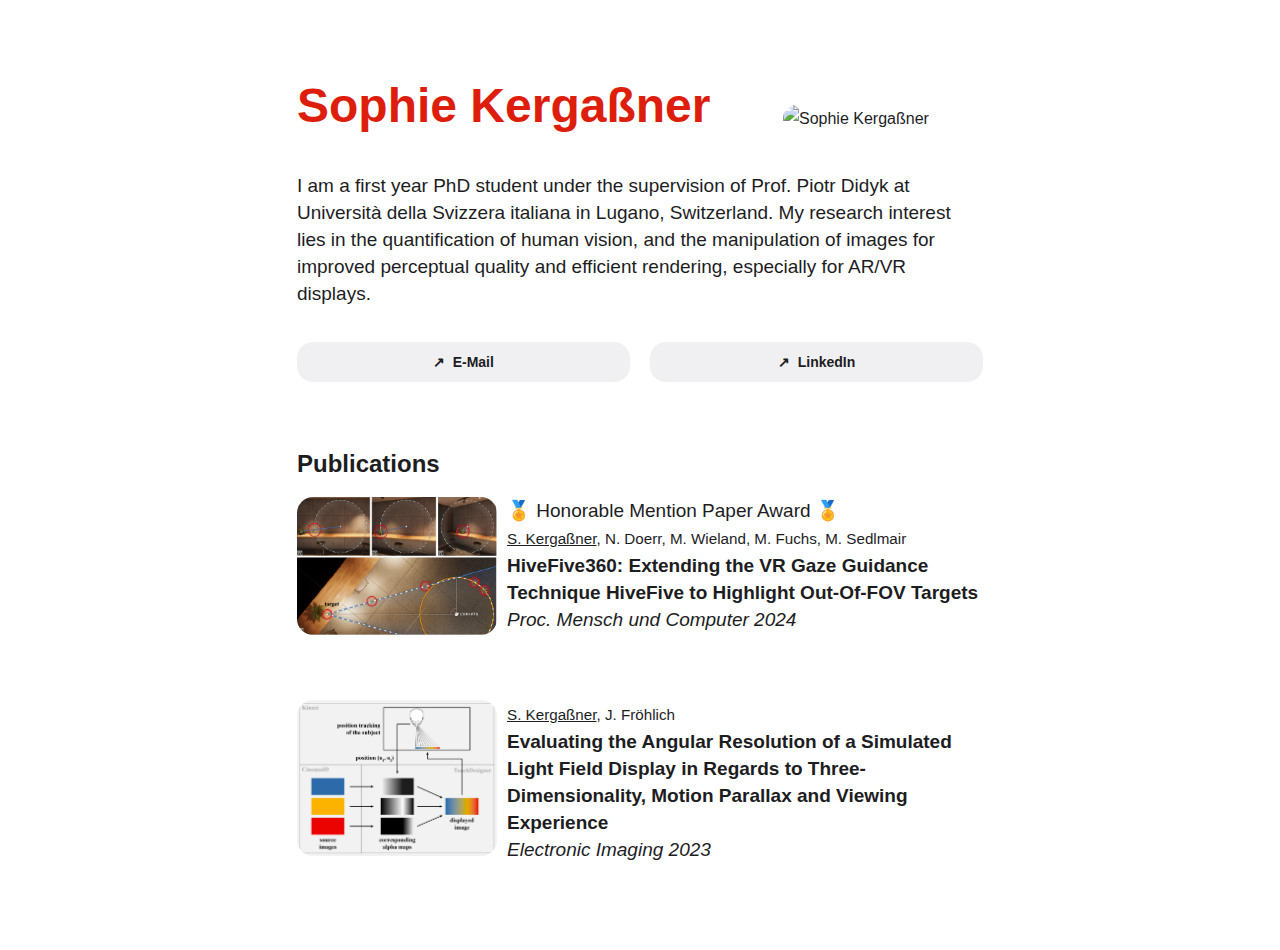
==== index.html @ 91c8a490 "adding initial website" ====
<!DOCTYPE html>
<html>

<head>
    <meta charset="UTF-8">
    <link rel="stylesheet" href="style.css">
</head>

<body>
    <div class="container">
        <div class="narrow textcontainer">

            <div class="headline">
                <h1>Sophie Kergaßner</h1>
                <img src="img/Sophie.jpg" alt="Sophie Kergaßner" class="profile-image">
            </div>


            <p class="standardtext">
                I am a first year PhD student under the supervision of <a href="https://pdf.inf.usi.ch">Prof. Piotr Didyk</a> at Università della Svizzera italiana in Lugano, Switzerland. 
                My research interest lies in the quantification of human vision, and the manipulation of images for improved perceptual quality and efficient rendering, especially for AR/VR displays.
            </p>

            <div style="display: flex;">
                <a class="button-link" href="mailto:sophie.kergassner@usi.ch">E-Mail</a>
                <a class="button-link" style="margin-left:3%;" href="https://www.linkedin.com/in/sophie-kergassner/">LinkedIn</a>
            </div>

        </div>

        <div class="narrow textcontainer">
            <h2>Publications</h2>
            <!--<p>Please hold on while I finish this section... &#x1f6a7;</p>-->
            
<div class="publication">
    <img src="img/HiveFive360_Teaser.png" class="teaser-image">
            <p class="standardtext">

                &#127941; Honorable Mention Paper Award &#127941;<br>
                <span style="font-size: 0.8em"><u>S. Kergaßner</u>, N. Doerr, M. Wieland, M. Fuchs,
                    M. Sedlmair</span><br>
                <span style="font-weight: bold;"><a href="https://doi.org/10.1145/3670653.3670662">HiveFive360: Extending the VR Gaze Guidance Technique HiveFive to
                    Highlight Out-Of-FOV Targets</a></span><br>
                <span style="font-style: italic;">Proc. Mensch und Computer 2024</span><br>

                <!--&#127942;-->
            </p>
        </div>
            <div class="publication">
                <img src="img/SimulatedLightfield_Teaser.jpg"  class="teaser-image">
            <p class="standardtext">
                <span style="font-size: 0.8em"><u>S. Kergaßner</u>, J. Fröhlich</span><br>
                <span style="font-weight: bold;">
                    <a href="https://doi.org/10.2352/EI.2023.35.2.SDA-383">
                            Evaluating the Angular Resolution of a Simulated Light Field
                    Display in Regards to Three-Dimensionality, Motion Parallax and Viewing
                    Experience </a> </span><br>
                <span style="font-style: italic;">Electronic Imaging 2023</span><br>
            </p>
            </div>
        </div>
    </div>
</body>
</html>
---- style.css ----
:root {
    --highlight-color:rgb(221, 30, 12);
}

body {
    margin: 0;
    padding: 0;
    font-family: "SF Pro Display", "SF Pro Icons", "Helvetica Neue", Helvetica, Arial, sans-serif;
    color:#1d1d1f;
    font-style: normal;
    font-weight: 400;
    line-height: 27px;
    -webkit-font-smoothing: antialiased;
}

a {
    color: inherit;
    text-decoration: none; /* no underline */
  }

a:hover{
    text-decoration: underline;
}

.navbar{
    width:100%;
    height: 60px;
    background-color: #c8c8ca;
}

.container {
    max-width: 980px;
    margin: 0 auto;
    font-size: 12pt;
    margin-top: 80px; /*60px*/
}

.narrow{
    width:70%; /*66*/
    margin: 0 auto;
}

.button-link{
    display: flex;
    align-items: center;     /* vertical alignment */
    justify-content: center; /* horizontal alignment */
    border-radius: 16px;
    background-color: #f0f0f2;
    border: none;
    height: 40px;
    width: 100%;
    font-size:14px;
    font-weight: 700;
    padding: 0;
    margin:8px 0;
}

.button-link::before{
    content: "\2197\00a0\00a0";
}
.button-link:hover{
    background-color: #c8c8ca;
}

.imagecontainer{
    width:100%;
    background-color: #f0f0f2;
}


.image img {
    display: block;
    width: 100%;
}
.image-description{
    margin-top:16px;
    font-size: 12px;
    font-weight: 600;
    line-height: 16px;
    color: #6e6e73;
}

h1{
    line-height: 52px;
    font-size: 48px;
    font-weight: 700;
    margin: 0;
    color: var(--highlight-color);
}
p {
    color: rgb(29, 29, 31);
    direction: ltr;
    display: block;
    font-size: 19px;
    font-style: normal;
    font-weight: 400;
    line-height: 27.0009px;
    text-align: left;
    margin-top: 0px;
}

.textcontainer{
    margin-top: 16px; /*10px*/
    margin-bottom:60px;
}

.headline{
    margin-bottom: 40px;
    display: flex;
    justify-content: space-between;
    align-items: flex-end; /* Aligns h1 and image at the bottom */
}

.profile-image {
    width: 30%; /* Set the image width to 30% */
    max-width: 200px; /* Optional: limit the maximum size of the image */
    float: right;
    border-radius: 16px;
}


.publication{
    margin-bottom: 40px;
    display: flex;
    justify-content: space-between;
    align-items: flex-end; /* Aligns h1 and image at the bottom */
}

.teaser-image {
    width: 30%; /* Set the image width to 30% */
    max-width: 200px; /* Optional: limit the maximum size of the image */
    float: left;
    border-radius: 16px;
    margin-right:10px;
}


.eyebrow{
    color: #6e6e73;
    text-transform: uppercase;
    font-weight: bold;
    margin-top:8px;
    font-size: 14px;
}

.standardtext{
    /* margin-top: 16px; */
    margin-bottom: 27px;
}

.publication {
    display: flex;
    align-items: flex-start; /* Sorgt dafür, dass die beiden divs oben bündig sind */
  }
  
  .image-container {
    margin-right: 10px; /* Abstand zwischen Bild und Text, optional */
  }
  
  .text-container {
    align-items: center; /* Optional, falls du den Text zentrieren willst */
  }

  
  /* On screens that are 992px or less, set the background color to blue */
  /* @media screen and (max-width: 992px) {
    
    .container {
        font-size: 14pt;
        
    }
  } */
  
  /* On screens that are 600px or less, set the background color to olive */
  @media screen and (max-width: 600px) {
    
    .container {
        font-size: 14pt;
    }
  }
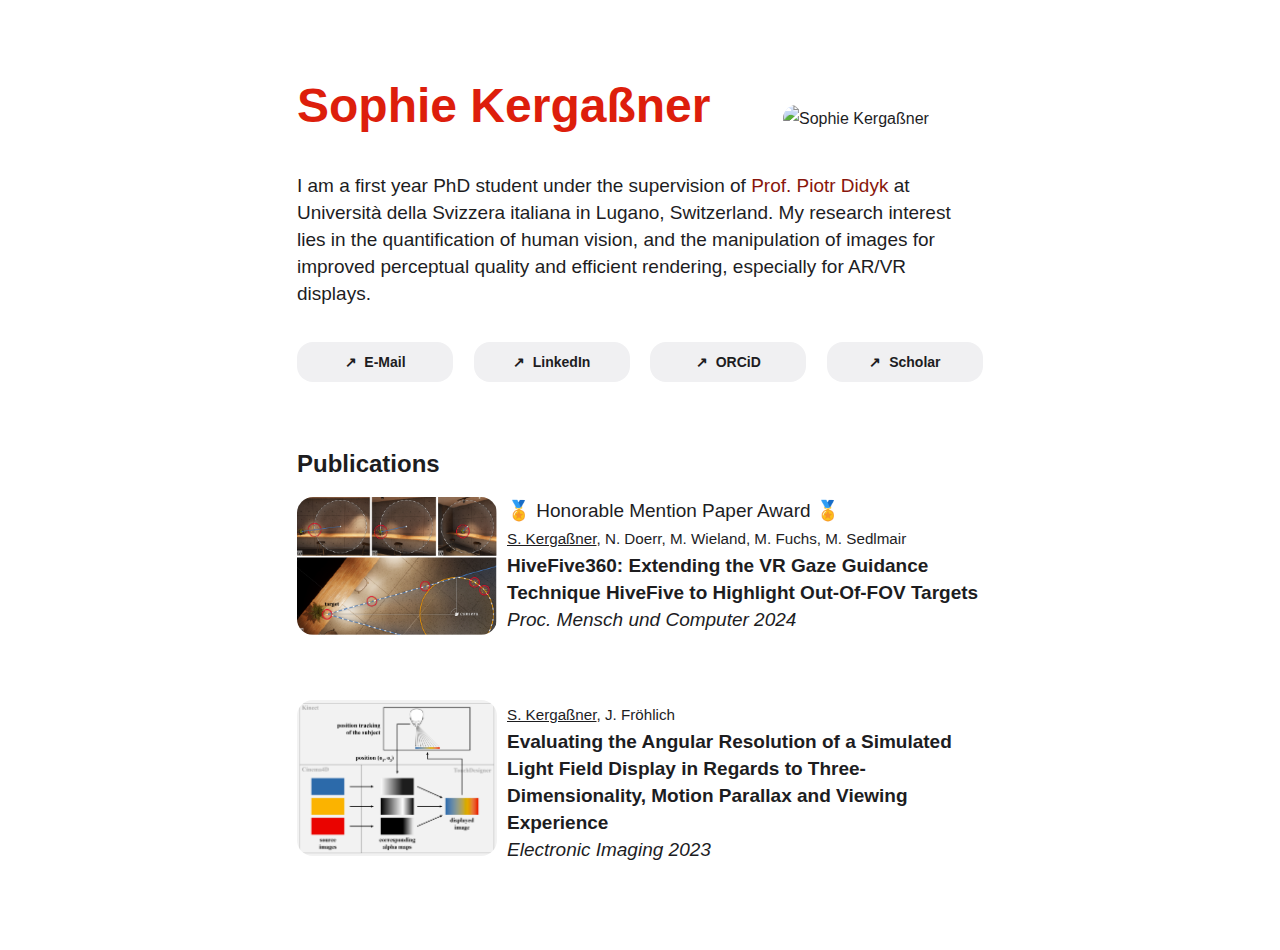
==== commit 20dd6eed: "changed link-buttons" ====
--- a/index.html
+++ b/index.html
@@ -17,13 +17,16 @@
 
 
             <p class="standardtext">
-                I am a first year PhD student under the supervision of <a href="https://pdf.inf.usi.ch">Prof. Piotr Didyk</a> at Università della Svizzera italiana in Lugano, Switzerland. 
+                I am a first year PhD student under the supervision of <a class="text-link" href="https://pdf.inf.usi.ch">Prof. Piotr Didyk</a> at Università della Svizzera italiana in Lugano, Switzerland. 
                 My research interest lies in the quantification of human vision, and the manipulation of images for improved perceptual quality and efficient rendering, especially for AR/VR displays.
             </p>
 
             <div style="display: flex;">
-                <a class="button-link" href="mailto:sophie.kergassner@usi.ch">E-Mail</a>
+                <a class="button-link" href="https://search.usi.ch/it/persone/a13fc682b2f8451192887573450b229a/kergassner-sophie">E-Mail</a>
                 <a class="button-link" style="margin-left:3%;" href="https://www.linkedin.com/in/sophie-kergassner/">LinkedIn</a>
+                <a class="button-link" style="margin-left:3%;" href="https://orcid.org/0009-0000-4883-4694">ORCiD</a>
+                <a class="button-link" style="margin-left:3%;" href="https://scholar.google.com/citations?user=f-jf8tIAAAAJ">Scholar</a>
+                
             </div>
 
         </div>
--- a/style.css
+++ b/style.css
@@ -1,5 +1,6 @@
 :root {
     --highlight-color:rgb(221, 30, 12);
+    --highlight-color-dark:rgb(136, 22, 12);
 }
 
 body {
@@ -21,6 +22,7 @@
 a:hover{
     text-decoration: underline;
 }
+
 
 .navbar{
     width:100%;
@@ -58,8 +60,18 @@
 .button-link::before{
     content: "\2197\00a0\00a0";
 }
+
 .button-link:hover{
     background-color: #c8c8ca;
+}
+
+.text-link{
+    color: var(--highlight-color-dark);
+    /* text-decoration: underline; */
+}
+
+.email:hover::after{
+    content: ":  at usi.ch";
 }
 
 .imagecontainer{
